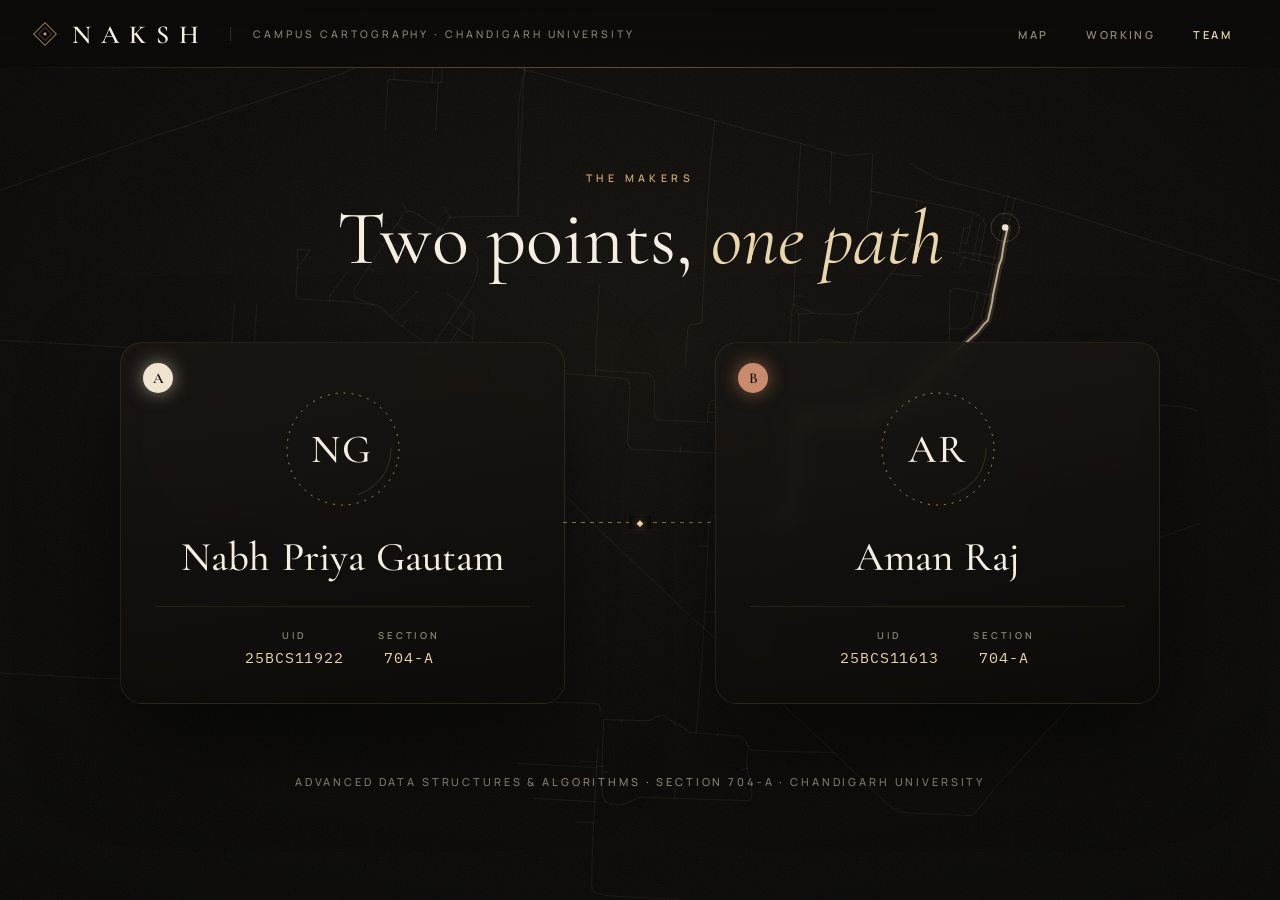
==== team.html @ d0d036c8 "NAKSH: campus shortest-path map for Chandigarh University Map, Working and Team pages; OSM build pip" ====
<!DOCTYPE html>
<html lang="en">
<head>
  <meta charset="UTF-8" />
  <meta name="viewport" content="width=device-width, initial-scale=1.0" />
  <title>Team — NAKSH · Chandigarh University</title>
  <link rel="preconnect" href="https://fonts.googleapis.com" />
  <link href="https://fonts.googleapis.com/css2?family=Cormorant+Garamond:ital,wght@0,300;0,400;0,500;0,600;1,300;1,400;1,500&family=Manrope:wght@300;400;500;600;700&family=IBM+Plex+Mono:wght@300;400;500&display=swap" rel="stylesheet" />
  <link href="css/style.css?v=2" rel="stylesheet" />
  <link href="css/team.css?v=1" rel="stylesheet" />
</head>
<body class="team">
  <canvas id="team-graph"></canvas>
  <div id="fx-vignette"></div>
  <div id="fx-grain"></div>

  <header id="header" class="ui">
    <a class="logo" href="index.html" aria-label="NAKSH map">
      <svg class="logo-mark" viewBox="0 0 32 32" aria-hidden="true">
        <path d="M16 2 L30 16 L16 30 L2 16 Z" fill="none" stroke="currentColor" stroke-width="1.2"/>
        <path d="M16 8 L24 16 L16 24 L8 16 Z" fill="none" stroke="currentColor" stroke-width="0.8" opacity=".6"/>
        <circle cx="16" cy="16" r="1.8" fill="currentColor"/>
      </svg>
      <span class="logo-word">NAKSH</span>
    </a>
    <span class="logo-tag">Campus Cartography <em>·</em> Chandigarh University</span>
    <nav id="nav" class="nav">
      <a href="index.html">Map</a>
      <a href="working.html">Working</a>
      <a href="team.html" class="active">Team</a>
    </nav>
  </header>

  <main class="makers">
    <div class="m-head">
      <div class="kicker">The makers</div>
      <h1>Two points, <em>one path</em></h1>
    </div>

    <div class="pair">
      <article class="maker a" data-tilt>
        <div class="mono"><svg viewBox="0 0 120 120"><circle class="orbit" cx="60" cy="60" r="56"/><circle class="orbit2" cx="60" cy="60" r="48"/></svg><span>NG</span></div>
        <span class="badge-pt">A</span>
        <h2 class="name" data-split>Nabh Priya Gautam</h2>
        <dl>
          <div><dt>UID</dt><dd>25BCS11922</dd></div>
          <div><dt>Section</dt><dd>704-A</dd></div>
        </dl>
      </article>

      <div class="link" aria-hidden="true"><span class="link-line"><i></i></span><span class="link-dia">◆</span></div>

      <article class="maker b" data-tilt>
        <div class="mono"><svg viewBox="0 0 120 120"><circle class="orbit" cx="60" cy="60" r="56"/><circle class="orbit2" cx="60" cy="60" r="48"/></svg><span>AR</span></div>
        <span class="badge-pt">B</span>
        <h2 class="name" data-split>Aman Raj</h2>
        <dl>
          <div><dt>UID</dt><dd>25BCS11613</dd></div>
          <div><dt>Section</dt><dd>704-A</dd></div>
        </dl>
      </article>
    </div>

    <p class="credit">Advanced Data Structures &amp; Algorithms <em>·</em> Section 704-A <em>·</em> Chandigarh University</p>
  </main>

  <script src="data/cu_data.js"></script>
  <script src="js/dijkstra.js?v=2"></script>
  <script src="js/team.js?v=1"></script>
</body>
</html>
---- css/style.css ----
/* NAKSH — obsidian & champagne */
:root {
  --ink: #0b0a09;
  --ink-2: #131210;
  --glass: rgba(14, 13, 11, 0.72);
  --glass-hi: rgba(22, 20, 17, 0.82);
  --gold: #c9a96e;
  --gold-hi: #e9d6ad;
  --gold-lo: #8a7148;
  --ivory: #f4eee3;
  --pearl: #efe4cf;
  --copper: #c98b6b;
  --text: #ece5d8;
  --muted: #8d867a;
  --hair: rgba(201, 169, 110, 0.22);
  --hair-soft: rgba(201, 169, 110, 0.12);
  --serif: 'Cormorant Garamond', 'Times New Roman', serif;
  --sans: 'Manrope', system-ui, sans-serif;
  --mono: 'IBM Plex Mono', ui-monospace, monospace;
  --ease: cubic-bezier(.22, .8, .24, 1);
}

* { box-sizing: border-box; margin: 0; padding: 0; }
html, body { width: 100%; height: 100%; overflow: hidden; background: var(--ink); color: var(--text);
  font-family: var(--sans); -webkit-font-smoothing: antialiased; }
button { font: inherit; color: inherit; background: none; border: 0; cursor: pointer; }

#map { position: fixed; inset: 0; }
.maplibregl-canvas { cursor: default; }
.maplibregl-ctrl-attrib { background: rgba(11, 10, 9, .6) !important; font-family: var(--mono); font-size: 9.5px; color: var(--muted); }
.maplibregl-ctrl-attrib a { color: var(--muted) !important; }
.maplibregl-ctrl-attrib-button { filter: invert(.8) sepia(.4); }

/* --- screen treatment --- */
#fx-tint { position: fixed; inset: 0; pointer-events: none; z-index: 2;
  background: linear-gradient(180deg, rgba(40, 30, 16, .18), rgba(10, 8, 6, .10)); mix-blend-mode: multiply; }
#fx-vignette { position: fixed; inset: 0; pointer-events: none; z-index: 3;
  background: radial-gradient(ellipse 120% 90% at 50% 45%, transparent 50%, rgba(6, 5, 4, .78) 100%); }
#fx-grain { position: fixed; inset: -50%; pointer-events: none; z-index: 4; opacity: .05;
  background-image: url("data:image/svg+xml,%3Csvg xmlns='http://www.w3.org/2000/svg' width='160' height='160'%3E%3Cfilter id='n'%3E%3CfeTurbulence type='fractalNoise' baseFrequency='.9' numOctaves='2' stitchTiles='stitch'/%3E%3C/filter%3E%3Crect width='100%25' height='100%25' filter='url(%23n)'/%3E%3C/svg%3E");
  animation: grain 1.2s steps(6) infinite; }
@keyframes grain { 0%{transform:translate(0,0)} 20%{transform:translate(-3%,2%)} 40%{transform:translate(2%,-3%)}
  60%{transform:translate(-2%,-1%)} 80%{transform:translate(3%,3%)} 100%{transform:translate(0,0)} }

/* --- intro --- */
#clouds { position: fixed; inset: 0; width: 100%; height: 100%; z-index: 20; pointer-events: none; }
#intro { position: fixed; inset: 0; z-index: 22; display: flex; flex-direction: column; align-items: center;
  justify-content: center; pointer-events: none; text-align: center; }
.intro-kicker { font-family: var(--sans); font-size: 11px; font-weight: 600; letter-spacing: .6em; text-transform: uppercase;
  color: var(--gold-hi); text-shadow: 0 1px 12px rgba(0, 0, 0, .5); }
.intro-title { font-family: var(--serif); font-weight: 500; font-size: clamp(54px, min(11vw, 20vh), 160px); letter-spacing: .26em;
  margin: 14px 0 4px .26em; color: var(--ivory); line-height: 1;
  text-shadow: 0 2px 40px rgba(0, 0, 0, .45), 0 0 1px rgba(0, 0, 0, .4); }
.intro-rule { display: flex; align-items: center; gap: 14px; color: var(--gold); font-size: 8px; margin: 10px 0 16px; }
.intro-rule span { width: 90px; height: 1px; background: linear-gradient(90deg, transparent, var(--gold)); }
.intro-rule span:last-child { background: linear-gradient(90deg, var(--gold), transparent); }
.intro-sub { font-family: var(--serif); font-style: italic; font-size: clamp(18px, 2vw, 24px); color: var(--ivory);
  text-shadow: 0 1px 18px rgba(0, 0, 0, .55); }
.scroll-hint { margin-top: min(64px, 7vh); font-size: 10px; letter-spacing: .45em; text-transform: uppercase; color: var(--gold-hi);
  display: flex; flex-direction: column; align-items: center; gap: 14px; text-shadow: 0 1px 10px rgba(0, 0, 0, .6); }
.scroll-line { width: 1px; height: 46px; background: rgba(233, 214, 173, .25); position: relative; overflow: hidden; }
.scroll-line i { position: absolute; left: 0; width: 1px; height: 16px; background: var(--gold-hi); animation: drip 2s var(--ease) infinite; }
@keyframes drip { 0% { top: -16px; } 100% { top: 46px; } }

/* --- shared UI --- */
.ui { position: fixed; z-index: 10; transition: opacity .9s var(--ease), transform .9s var(--ease); }
.ui.hidden { opacity: 0; pointer-events: none; }
#header.hidden { transform: translateY(-14px); }
#toolbar.hidden { transform: translate(14px, -50%); }
#card.hidden, #legend.hidden { transform: translateY(14px); }

/* header */
#header { top: 0; left: 0; right: 0; height: 68px; display: flex; align-items: center; gap: 22px; padding: 0 32px;
  background: linear-gradient(180deg, rgba(11, 10, 9, .92), rgba(11, 10, 9, .62));
  backdrop-filter: blur(14px) saturate(1.1); }
#header::after { content: ''; position: absolute; left: 0; right: 0; bottom: 0; height: 1px;
  background: linear-gradient(90deg, transparent, var(--hair) 18%, rgba(201, 169, 110, .45) 50%, var(--hair) 82%, transparent); }
.logo { display: flex; align-items: center; gap: 14px; text-decoration: none; color: var(--gold-hi); }
.logo-mark { width: 26px; height: 26px; color: var(--gold); }
.logo-word { font-family: var(--serif); font-weight: 600; font-size: 26px; letter-spacing: .38em; color: var(--ivory); }
.logo-tag { font-size: 10.5px; font-weight: 500; letter-spacing: .28em; text-transform: uppercase; color: var(--muted);
  padding-left: 22px; border-left: 1px solid var(--hair); }
.logo-tag em { color: var(--gold); font-style: normal; }
.nav { margin-left: auto; display: flex; gap: 6px; }
.nav a { font-size: 11px; font-weight: 600; letter-spacing: .22em; text-transform: uppercase; color: var(--muted);
  text-decoration: none; padding: 10px 16px; transition: color .3s; }
.nav a:hover, .nav a.active { color: var(--gold-hi); }

/* prompt */
.prompt { top: 88px; left: 50%; transform: translateX(-50%); display: flex; align-items: center; gap: 12px;
  padding: 11px 22px 11px 18px; background: var(--glass); border: 1px solid var(--hair); border-radius: 40px;
  backdrop-filter: blur(14px); font-size: 11px; font-weight: 600; letter-spacing: .24em; text-transform: uppercase;
  white-space: nowrap; color: var(--text); box-shadow: 0 10px 40px rgba(0, 0, 0, .35); }
.prompt.hidden { transform: translate(-50%, -10px); }
.prompt .dot { width: 7px; height: 7px; border-radius: 50%; background: var(--pearl); box-shadow: 0 0 0 4px rgba(239, 228, 207, .14);
  animation: breathe 2.2s ease-in-out infinite; }
.prompt.b .dot { background: var(--copper); box-shadow: 0 0 0 4px rgba(201, 139, 107, .18); }
.prompt.run .dot { background: var(--gold); animation-duration: .6s; }
.prompt.done .dot { background: var(--gold-hi); animation: none; box-shadow: 0 0 0 4px rgba(201, 169, 110, .2); }
@keyframes breathe { 50% { opacity: .35; transform: scale(.8); } }

/* toolbar */
#toolbar { right: 24px; top: 50%; transform: translateY(-50%); display: flex; flex-direction: column; gap: 6px; padding: 6px;
  background: var(--glass); border: 1px solid var(--hair-soft); border-radius: 16px; backdrop-filter: blur(14px);
  box-shadow: 0 18px 50px rgba(0, 0, 0, .4); }
.tool { position: relative; width: 44px; height: 44px; display: grid; place-items: center; border-radius: 11px;
  color: var(--muted); transition: color .3s, background .3s; }
.tool svg { width: 20px; height: 20px; fill: none; stroke: currentColor; stroke-width: 1.3; stroke-linecap: round; stroke-linejoin: round; }
.tool svg .fill { fill: currentColor; stroke: none; }
.tool:hover { color: var(--gold-hi); background: rgba(201, 169, 110, .08); }
.tool.active { color: var(--gold); background: rgba(201, 169, 110, .12); }
.tool::after { content: attr(data-label); position: absolute; right: calc(100% + 14px); top: 50%; transform: translate(6px, -50%);
  white-space: nowrap; font-size: 10.5px; font-weight: 600; letter-spacing: .18em; text-transform: uppercase; color: var(--text);
  background: var(--glass-hi); border: 1px solid var(--hair); padding: 8px 12px; border-radius: 8px; opacity: 0;
  pointer-events: none; transition: opacity .25s, transform .25s var(--ease); }
.tool:hover::after { opacity: 1; transform: translate(0, -50%); }
.tool-sep { height: 1px; margin: 2px 8px; background: var(--hair-soft); }

/* route card */
#card { left: 24px; bottom: 28px; width: 360px; background: var(--glass); border: 1px solid var(--hair-soft);
  border-radius: 18px; backdrop-filter: blur(16px); box-shadow: 0 20px 60px rgba(0, 0, 0, .45); overflow: hidden; }
.points { position: relative; padding: 8px; display: flex; flex-direction: column; gap: 4px; }
.pt { display: flex; align-items: center; gap: 14px; padding: 10px 12px; border-radius: 12px; text-align: left;
  transition: background .3s; }
.pt:hover { background: rgba(201, 169, 110, .06); }
.pt.current { background: rgba(201, 169, 110, .08); }
.badge { flex: none; width: 30px; height: 30px; border-radius: 50%; display: grid; place-items: center;
  font-family: var(--serif); font-size: 15px; font-weight: 600; border: 1px solid; }
.pt-a .badge { color: var(--pearl); border-color: rgba(239, 228, 207, .55); }
.pt-b .badge { color: var(--copper); border-color: rgba(201, 139, 107, .6); }
.pt.set.pt-a .badge { background: var(--pearl); color: var(--ink); }
.pt.set.pt-b .badge { background: var(--copper); color: var(--ink); }
.pt-text { display: flex; flex-direction: column; min-width: 0; }
.pt-text small { font-size: 9.5px; font-weight: 600; letter-spacing: .26em; text-transform: uppercase; color: var(--muted); }
.pt-text b { font-family: var(--serif); font-size: 19px; font-weight: 500; color: var(--muted); white-space: nowrap;
  overflow: hidden; text-overflow: ellipsis; margin-top: 1px; }
.pt.set .pt-text b { color: var(--ivory); }
.pt-link { position: absolute; left: 35px; top: 46px; height: 20px; width: 1px;
  background: repeating-linear-gradient(180deg, var(--gold-lo) 0 3px, transparent 3px 6px); }

.details { display: grid; grid-template-rows: 0fr; transition: grid-template-rows .8s var(--ease); }
.details > .details-inner { overflow: hidden; opacity: 0; transition: opacity .6s .15s; }
#card.expanded .details { grid-template-rows: 1fr; }
#card.expanded .details-inner { opacity: 1; }
.details-inner { border-top: 1px solid var(--hair-soft); margin: 0 8px; }
.hero-stats { display: grid; grid-template-columns: 1fr 1fr; padding: 16px 12px 6px; }
.k { font-size: 9.5px; font-weight: 600; letter-spacing: .24em; text-transform: uppercase; color: var(--muted); }
.v { font-family: var(--mono); font-size: 14px; font-weight: 400; color: var(--gold-hi); margin-top: 5px; }
.v.big { font-family: var(--serif); font-size: 34px; font-weight: 500; color: var(--ivory); margin-top: 2px; letter-spacing: .01em; }
.stats { display: grid; grid-template-columns: 1fr 1fr; gap: 1px; margin: 10px 4px 0; background: var(--hair-soft);
  border: 1px solid var(--hair-soft); border-radius: 10px; overflow: hidden; }
.stat { background: rgba(14, 13, 11, .92); padding: 10px 12px; }
.algo-log { padding: 12px 12px 14px; font-family: var(--mono); font-size: 10px; color: var(--muted); letter-spacing: .02em; }
.algo-log b { color: var(--text); font-weight: 500; }

/* legend */
#legend { right: 24px; bottom: 28px; padding: 14px 18px; background: var(--glass); border: 1px solid var(--hair-soft);
  border-radius: 14px; backdrop-filter: blur(14px); font-size: 10.5px; font-weight: 500; letter-spacing: .14em;
  text-transform: uppercase; color: var(--muted); line-height: 2.1; }
.lg { display: inline-block; width: 16px; height: 3px; border-radius: 2px; margin-right: 10px; vertical-align: middle; }
.lg-acad { background: #d9bf8c; } .lg-host { background: #b9a2ad; } .lg-other { background: #a3b8a8; }
.lg-wave { background: linear-gradient(90deg, #6b5534, #e1c48f); }
.lg-path { background: linear-gradient(90deg, var(--pearl), var(--gold), var(--copper)); box-shadow: 0 0 8px rgba(201, 169, 110, .6); }

/* tooltip */
#tooltip { position: fixed; z-index: 15; pointer-events: none; padding: 12px 16px 12px; min-width: 180px;
  background: var(--glass-hi); border: 1px solid var(--hair); border-radius: 12px; backdrop-filter: blur(12px);
  box-shadow: 0 14px 40px rgba(0, 0, 0, .45); transform: translate(18px, -50%) scale(.98); opacity: 0;
  transition: opacity .18s, transform .25s var(--ease); }
#tooltip.show { opacity: 1; transform: translate(18px, -50%) scale(1); }
.tt-kind { font-size: 9px; font-weight: 700; letter-spacing: .3em; text-transform: uppercase; color: var(--gold); }
.tt-name { font-family: var(--serif); font-size: 21px; font-weight: 500; color: var(--ivory); margin-top: 3px; line-height: 1.15; }
.tt-hint { font-size: 11px; color: var(--muted); margin-top: 6px; }

/* map pins */
.pin { width: 40px; height: 40px; position: relative; }
.pin .core { position: absolute; inset: 11px; border-radius: 50%; display: grid; place-items: center;
  font-family: var(--serif); font-weight: 600; font-size: 12px; color: var(--ink); }
.pin .ring { position: absolute; inset: 4px; border-radius: 50%; border: 1px solid; opacity: .7; }
.pin .pulse { position: absolute; inset: 0; border-radius: 50%; border: 1px solid; animation: pulse 2.4s var(--ease) infinite; }
.pin.a .core { background: var(--pearl); box-shadow: 0 0 18px rgba(239, 228, 207, .7); }
.pin.a .ring, .pin.a .pulse { border-color: var(--pearl); }
.pin.b .core { background: var(--copper); box-shadow: 0 0 18px rgba(201, 139, 107, .75); }
.pin.b .ring, .pin.b .pulse { border-color: var(--copper); }
@keyframes pulse { 0% { transform: scale(.5); opacity: .9; } 100% { transform: scale(1.7); opacity: 0; } }

/* loader */
#loader { position: fixed; inset: 0; z-index: 100; background: var(--ink); transition: opacity 1.2s var(--ease), filter 1.2s; }
#loader.hide { opacity: 0; filter: blur(6px); pointer-events: none; }
#loader-canvas { position: absolute; inset: 0; }
.loader-center { position: absolute; inset: 0; display: flex; flex-direction: column; align-items: center; justify-content: center; }
.loader-center::before { content: ''; position: absolute; width: 520px; height: 320px;
  background: radial-gradient(ellipse, rgba(11, 10, 9, .95) 30%, transparent 70%); }
.loader-center > * { position: relative; }
.loader-mark { width: 44px; height: 44px; color: var(--gold); animation: spin 14s linear infinite; }
@keyframes spin { to { transform: rotate(360deg); } }
.loader-title { font-family: var(--serif); font-weight: 500; font-size: 46px; letter-spacing: .42em; margin: 20px 0 22px .42em; color: var(--ivory); }
.loader-bar { width: 240px; height: 1px; background: rgba(201, 169, 110, .18); overflow: hidden; }
.loader-bar i { display: block; height: 100%; width: 0; background: linear-gradient(90deg, var(--gold-lo), var(--gold-hi)); }
.loader-meta { width: 240px; display: flex; justify-content: space-between; margin-top: 12px; font-family: var(--mono);
  font-size: 10px; letter-spacing: .2em; text-transform: uppercase; color: var(--muted); }
.loader-meta > span:last-child { color: var(--gold-hi); }

@media (max-width: 900px) {
  .logo-tag { display: none; }
  #legend { display: none; }
}
@media (max-width: 600px) {
  #header { padding: 0 18px; height: 58px; }
  .prompt { top: 72px; font-size: 9.5px; letter-spacing: .16em; }
  #card { left: 12px; right: 76px; width: auto; bottom: 14px; }
  #toolbar { right: 12px; }
}
---- css/team.css ----
/* NAKSH · Team page (builds on style.css variables) */
html, body { overflow: auto; }
body.team { min-height: 100vh; background: radial-gradient(1000px 600px at 50% 40%, rgba(201, 169, 110, .06), transparent 70%), var(--ink); }
#team-graph { position: fixed; inset: 0; width: 100%; height: 100%; z-index: 0; }
#fx-vignette { z-index: 1; }
.kicker { font-size: 10.5px; font-weight: 600; letter-spacing: .42em; text-transform: uppercase; color: var(--gold); }

.makers { position: relative; z-index: 5; min-height: 100vh; display: flex; flex-direction: column; align-items: center;
  justify-content: center; padding: 120px 32px 60px; text-align: center; }
.m-head h1 { font-family: var(--serif); font-weight: 400; font-size: clamp(44px, 6vw, 84px); color: var(--ivory); margin-top: 16px; line-height: 1; }
.m-head h1 em { color: var(--gold-hi); }
.m-head > * { opacity: 0; transform: translateY(18px); filter: blur(6px); animation: rise 1.2s var(--ease) forwards; }
.m-head h1 { animation-delay: .15s; }

.pair { display: grid; grid-template-columns: 1fr 150px 1fr; align-items: center; gap: 0; margin-top: 64px; width: min(1040px, 100%); }
.maker { position: relative; padding: 46px 34px 36px; border: 1px solid var(--hair-soft); border-radius: 22px;
  background: linear-gradient(170deg, rgba(26, 23, 19, .82), rgba(12, 11, 9, .86)); backdrop-filter: blur(10px);
  box-shadow: 0 40px 90px rgba(0, 0, 0, .5); transform-style: preserve-3d; transition: transform .6s var(--ease), border-color .6s;
  opacity: 0; animation: rise 1.3s var(--ease) forwards; }
.maker.a { animation-delay: .45s; } .maker.b { animation-delay: .7s; }
.maker:hover { border-color: var(--hair); }
.maker::after { content: ''; position: absolute; inset: 0; border-radius: 22px; pointer-events: none; opacity: 0; transition: opacity .5s;
  background: radial-gradient(320px circle at var(--mx, 50%) var(--my, 0%), rgba(233, 214, 173, .10), transparent 70%); }
.maker:hover::after { opacity: 1; }

.mono { position: relative; width: 120px; height: 120px; margin: 0 auto 26px; display: grid; place-items: center; transform: translateZ(30px); }
.mono svg { position: absolute; inset: 0; overflow: visible; }
.mono .orbit { fill: none; stroke: var(--gold); stroke-width: .8; stroke-dasharray: 2 6; transform-origin: center; animation: spin 26s linear infinite; }
.mono .orbit2 { fill: none; stroke: rgba(201, 169, 110, .35); stroke-width: .6; stroke-dasharray: 60 240; transform-origin: center; animation: spin 9s linear infinite reverse; }
.mono span { font-family: var(--serif); font-size: 40px; font-weight: 500; letter-spacing: .06em; color: var(--ivory); }
@keyframes spin { to { transform: rotate(360deg); } }

.badge-pt { position: absolute; top: 20px; left: 22px; width: 30px; height: 30px; border-radius: 50%; display: grid; place-items: center;
  font-family: var(--serif); font-weight: 600; font-size: 15px; color: var(--ink); }
.maker.a .badge-pt { background: var(--pearl); box-shadow: 0 0 18px rgba(239, 228, 207, .55); }
.maker.b .badge-pt { background: var(--copper); box-shadow: 0 0 18px rgba(201, 139, 107, .6); }

.name { font-family: var(--serif); font-weight: 500; font-size: clamp(30px, 3.2vw, 42px); color: var(--ivory); line-height: 1.1; transform: translateZ(20px); }
.name .ch { display: inline-block; opacity: 0; transform: translateY(.4em); filter: blur(4px); animation: rise .9s var(--ease) forwards; }
.name .sp { display: inline-block; width: .28em; }

.maker dl { display: flex; justify-content: center; gap: 34px; margin-top: 26px; padding-top: 22px; border-top: 1px solid var(--hair-soft); }
.maker dt { font-size: 9.5px; font-weight: 600; letter-spacing: .3em; text-transform: uppercase; color: var(--muted); }
.maker dd { font-family: var(--mono); font-size: 15px; color: var(--gold-hi); margin-top: 6px; letter-spacing: .06em; }

.link { position: relative; height: 2px; display: flex; align-items: center; justify-content: center; opacity: 0; animation: rise 1s 1.1s var(--ease) forwards; }
.link-line { position: absolute; left: -2px; right: -2px; height: 1px; overflow: hidden;
  background: repeating-linear-gradient(90deg, var(--gold-lo) 0 4px, transparent 4px 9px); }
.link-line i { position: absolute; top: 0; left: -40%; width: 40%; height: 1px; background: linear-gradient(90deg, transparent, var(--gold-hi), transparent);
  animation: travel 2.6s var(--ease) infinite; }
@keyframes travel { to { left: 100%; } }
.link-dia { position: relative; font-size: 9px; color: var(--gold-hi); background: var(--ink); padding: 0 8px; text-shadow: 0 0 10px var(--gold); }

.credit { margin-top: 70px; font-size: 11px; font-weight: 500; letter-spacing: .26em; text-transform: uppercase; color: var(--muted);
  opacity: 0; animation: rise 1.2s 1.4s var(--ease) forwards; }
.credit em { color: var(--gold); font-style: normal; }

@keyframes rise { to { opacity: 1; transform: none; filter: none; } }

@media (max-width: 820px) {
  .pair { grid-template-columns: 1fr; gap: 0; }
  .link { height: 70px; width: 2px; margin: 0 auto; }
  .link-line { left: 0; right: 0; top: 0; bottom: 0; width: 1px; height: auto; background: repeating-linear-gradient(180deg, var(--gold-lo) 0 4px, transparent 4px 9px); }
  .link-line i { display: none; }
}
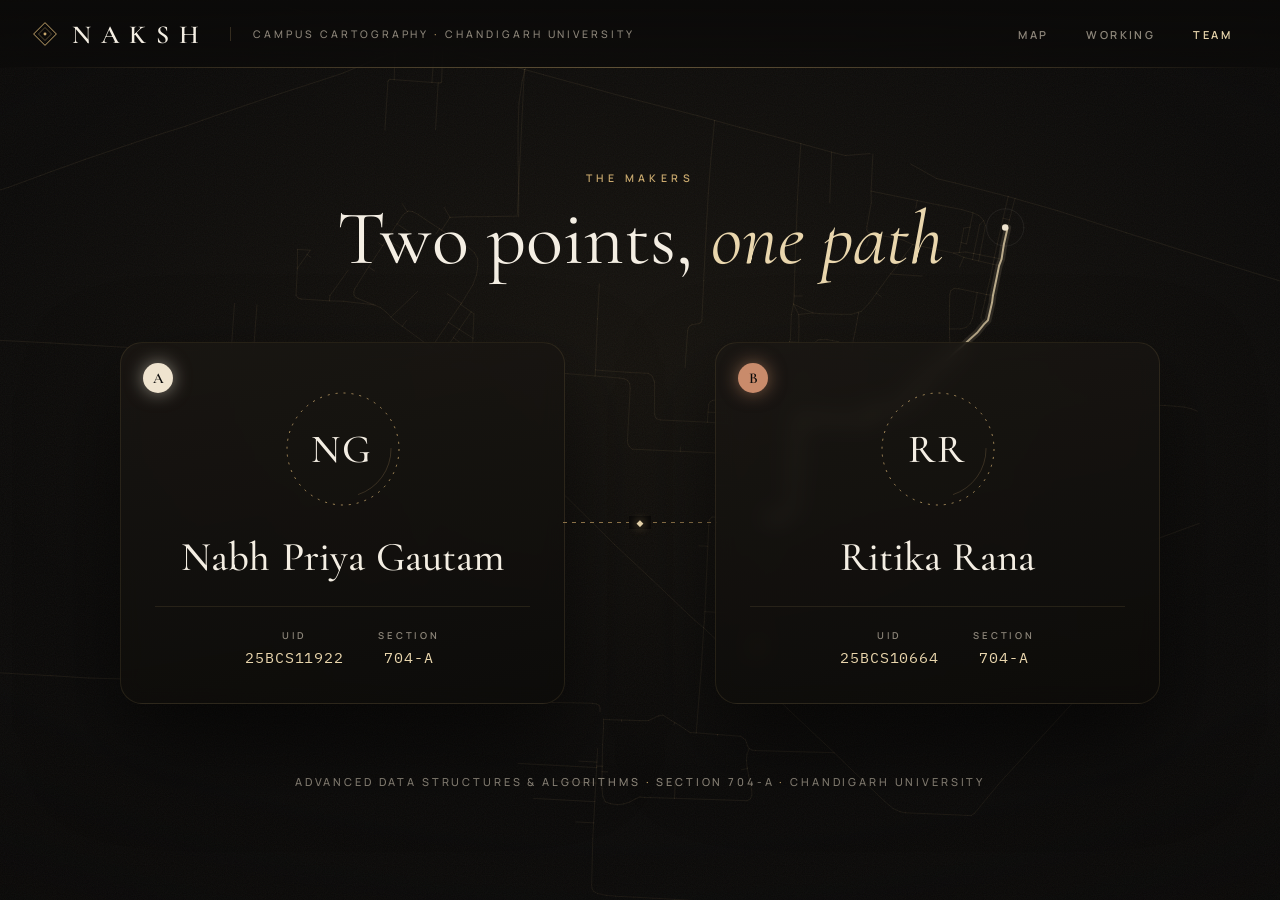
==== commit 1b34fd2d: "Team page: replace Aman Raj with Ritika Rana (25BCS10664)" ====
--- a/team.html
+++ b/team.html
@@ -51,11 +51,11 @@
       <div class="link" aria-hidden="true"><span class="link-line"><i></i></span><span class="link-dia">◆</span></div>
 
       <article class="maker b" data-tilt>
-        <div class="mono"><svg viewBox="0 0 120 120"><circle class="orbit" cx="60" cy="60" r="56"/><circle class="orbit2" cx="60" cy="60" r="48"/></svg><span>AR</span></div>
+        <div class="mono"><svg viewBox="0 0 120 120"><circle class="orbit" cx="60" cy="60" r="56"/><circle class="orbit2" cx="60" cy="60" r="48"/></svg><span>RR</span></div>
         <span class="badge-pt">B</span>
-        <h2 class="name" data-split>Aman Raj</h2>
+        <h2 class="name" data-split>Ritika Rana</h2>
         <dl>
-          <div><dt>UID</dt><dd>25BCS11613</dd></div>
+          <div><dt>UID</dt><dd>25BCS10664</dd></div>
           <div><dt>Section</dt><dd>704-A</dd></div>
         </dl>
       </article>
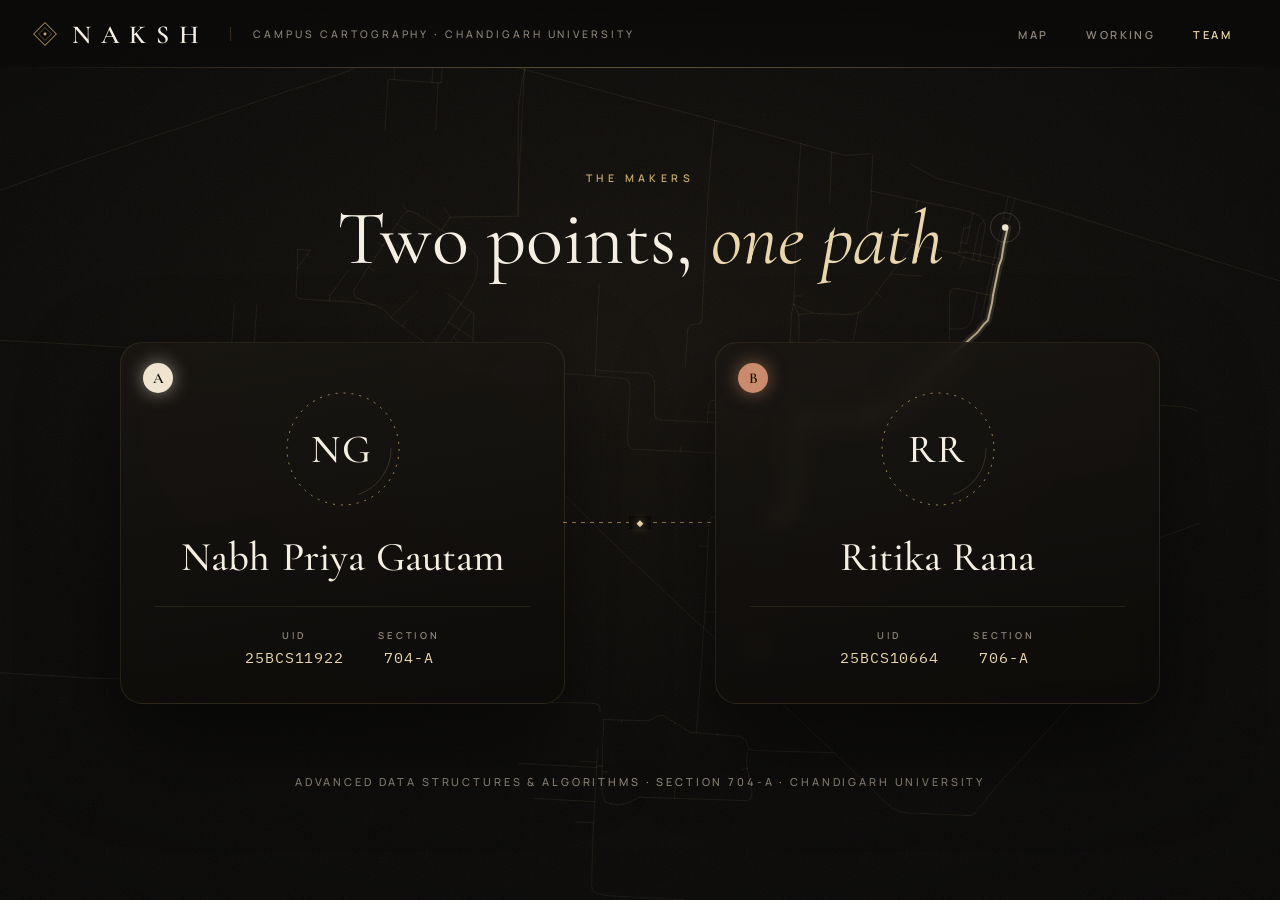
==== commit 7883e7ba: "Team page: Ritika Rana section 706-A" ====
--- a/team.html
+++ b/team.html
@@ -56,7 +56,7 @@
         <h2 class="name" data-split>Ritika Rana</h2>
         <dl>
           <div><dt>UID</dt><dd>25BCS10664</dd></div>
-          <div><dt>Section</dt><dd>704-A</dd></div>
+          <div><dt>Section</dt><dd>706-A</dd></div>
         </dl>
       </article>
     </div>
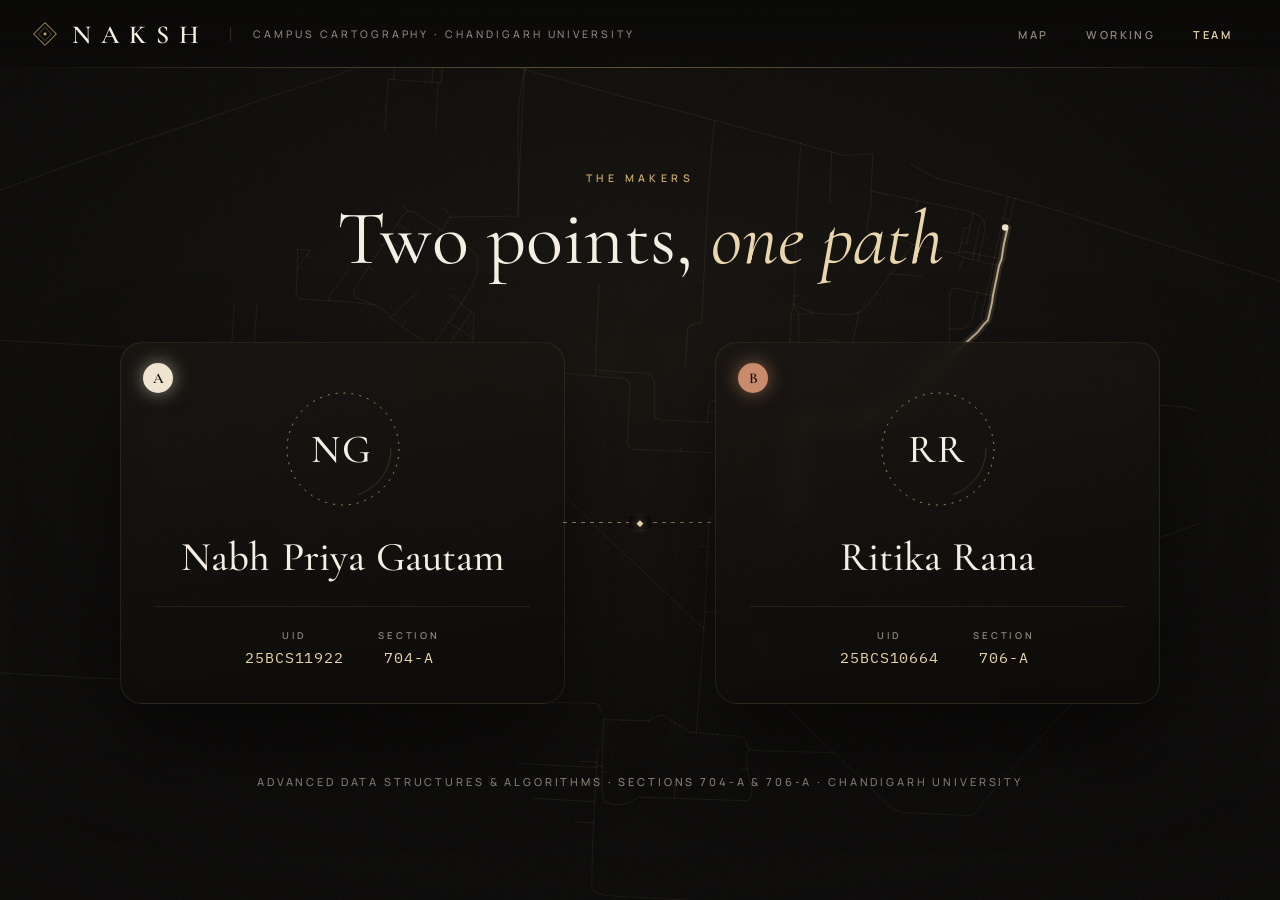
==== commit b4966519: "Team page credit: Sections 704-A & 706-A" ====
--- a/team.html
+++ b/team.html
@@ -61,7 +61,7 @@
       </article>
     </div>
 
-    <p class="credit">Advanced Data Structures &amp; Algorithms <em>·</em> Section 704-A <em>·</em> Chandigarh University</p>
+    <p class="credit">Advanced Data Structures &amp; Algorithms <em>·</em> Sections 704-A &amp; 706-A <em>·</em> Chandigarh University</p>
   </main>
 
   <script src="data/cu_data.js"></script>
